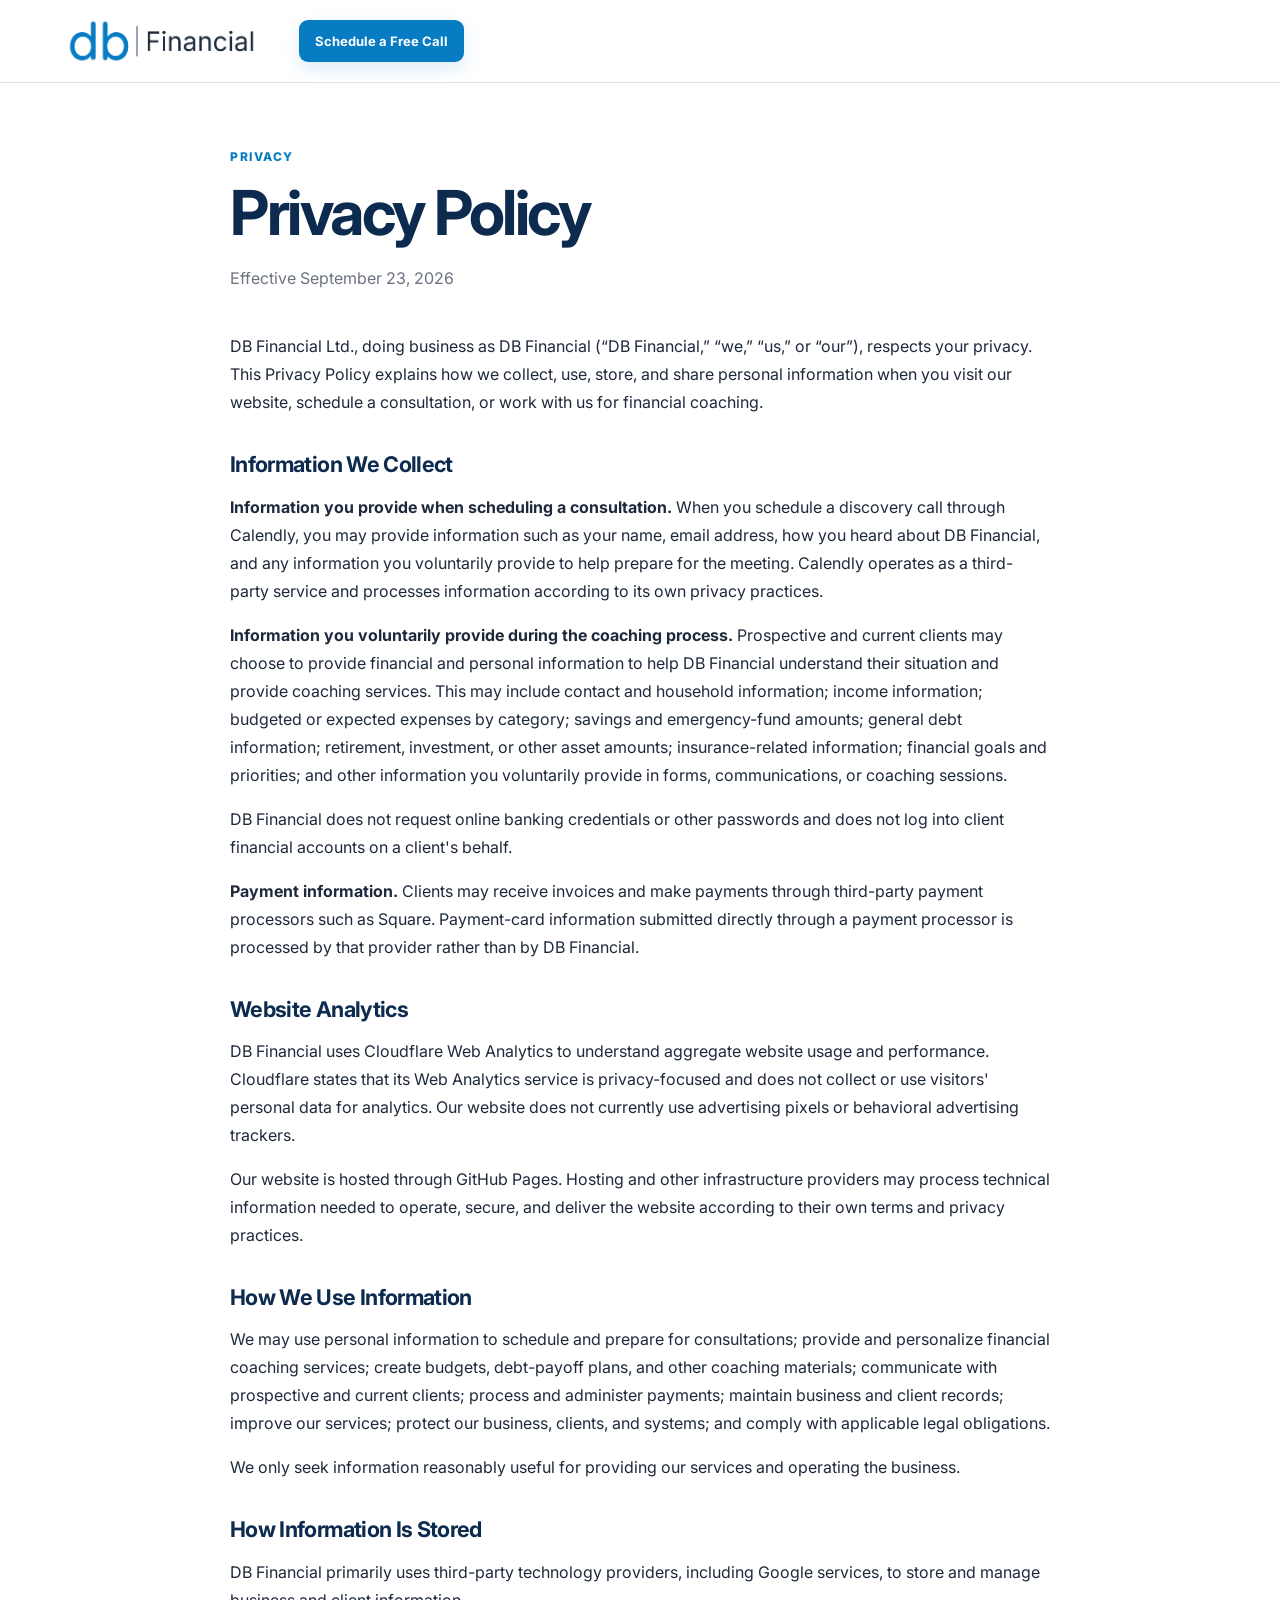
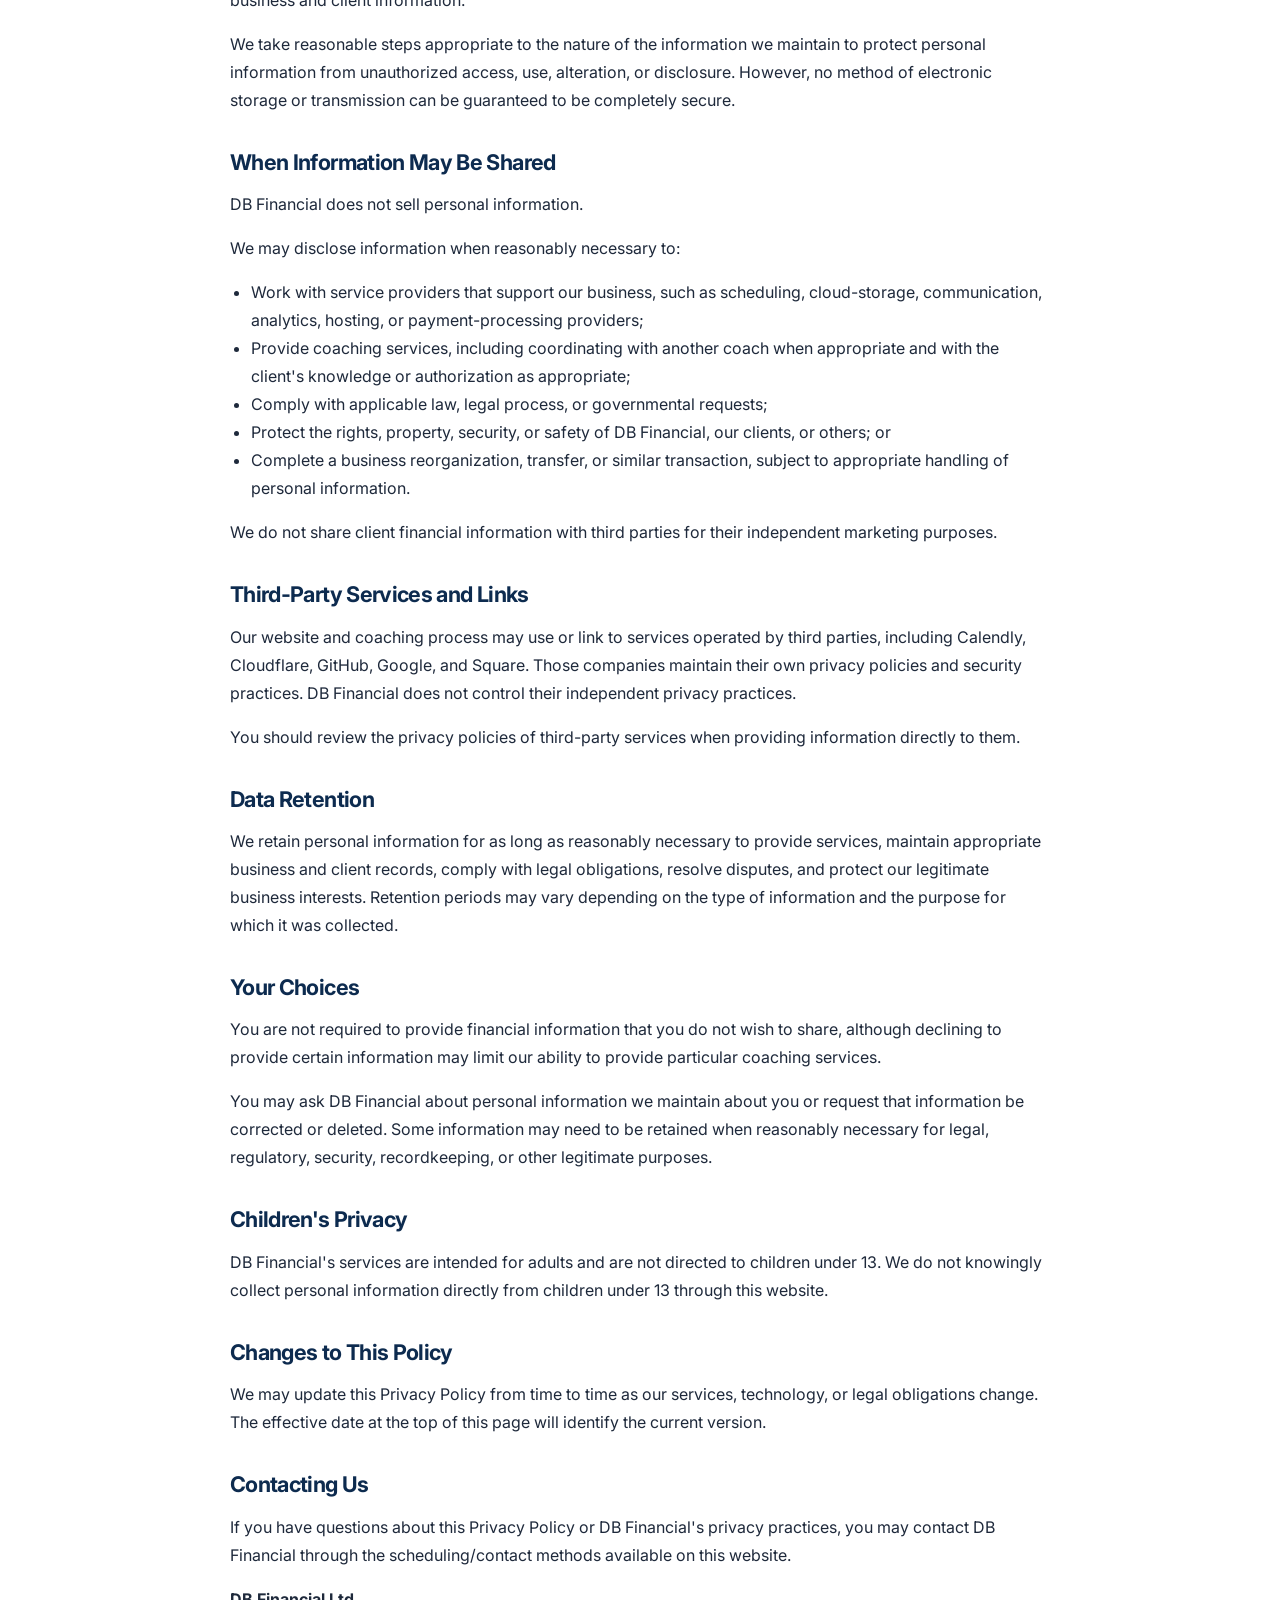
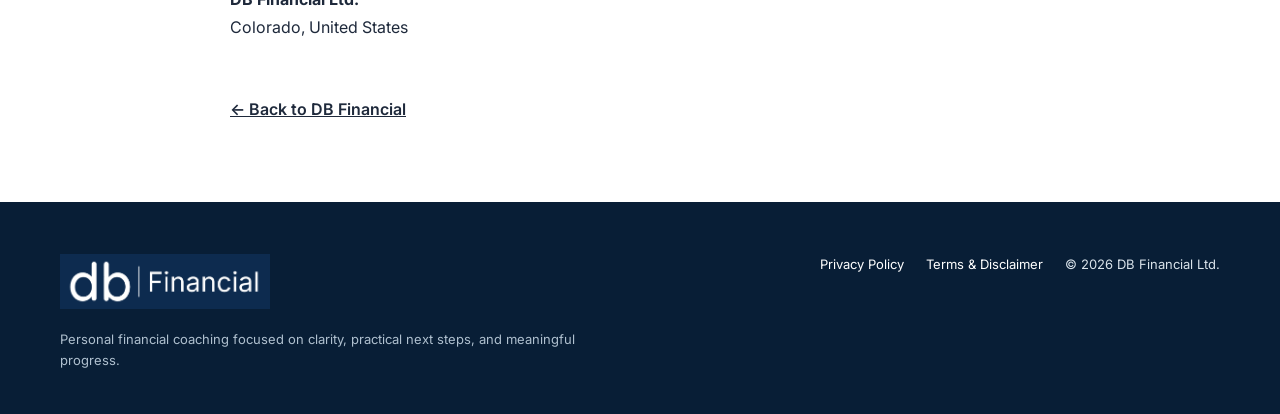
==== privacy.html @ e9322af1 "Add files via upload" ====
<!doctype html>
<html lang="en">
<head>
  <meta charset="utf-8">
  <meta name="viewport" content="width=device-width, initial-scale=1">
  <title>Privacy Policy | DB Financial</title>
  <meta name="description" content="Privacy Policy for DB Financial Ltd.">
  <link rel="canonical" href="https://dbfinancialcoaching.com/privacy.html">
  <link rel="preconnect" href="https://fonts.googleapis.com">
  <link rel="preconnect" href="https://fonts.gstatic.com" crossorigin>
  <link href="https://fonts.googleapis.com/css2?family=Inter:wght@400;500;600;700&display=swap" rel="stylesheet">
  <link rel="stylesheet" href="styles.css">
</head>
<body>
  <header class="site-header">
    <div class="container nav-wrap">
      <a class="brand" href="index.html" aria-label="DB Financial home">
        <img src="assets/horizontal_fullcolor_transparent.png" alt="DB Financial">
      </a>
      <a class="button button-small" href="https://share.google/lfdzyv152AYBXzU5l" target="_blank" rel="noopener">Schedule a Free Call</a>
    </div>
  </header>

  <main class="legal-page">
    <div class="container legal-content">
      <div class="eyebrow">Privacy</div>
      <h1>Privacy Policy</h1>
      <p class="effective-date">Effective September 23, 2026</p>

      <p>DB Financial Ltd., doing business as DB Financial (“DB Financial,” “we,” “us,” or “our”), respects your privacy. This Privacy Policy explains how we collect, use, store, and share personal information when you visit our website, schedule a consultation, or work with us for financial coaching.</p>

      <h2>Information We Collect</h2>
      <p><strong>Information you provide when scheduling a consultation.</strong> When you schedule a discovery call through Calendly, you may provide information such as your name, email address, how you heard about DB Financial, and any information you voluntarily provide to help prepare for the meeting. Calendly operates as a third-party service and processes information according to its own privacy practices.</p>

      <p><strong>Information you voluntarily provide during the coaching process.</strong> Prospective and current clients may choose to provide financial and personal information to help DB Financial understand their situation and provide coaching services. This may include contact and household information; income information; budgeted or expected expenses by category; savings and emergency-fund amounts; general debt information; retirement, investment, or other asset amounts; insurance-related information; financial goals and priorities; and other information you voluntarily provide in forms, communications, or coaching sessions.</p>

      <p>DB Financial does not request online banking credentials or other passwords and does not log into client financial accounts on a client's behalf.</p>

      <p><strong>Payment information.</strong> Clients may receive invoices and make payments through third-party payment processors such as Square. Payment-card information submitted directly through a payment processor is processed by that provider rather than by DB Financial.</p>

      <h2>Website Analytics</h2>
      <p>DB Financial uses Cloudflare Web Analytics to understand aggregate website usage and performance. Cloudflare states that its Web Analytics service is privacy-focused and does not collect or use visitors' personal data for analytics. Our website does not currently use advertising pixels or behavioral advertising trackers.</p>
      <p>Our website is hosted through GitHub Pages. Hosting and other infrastructure providers may process technical information needed to operate, secure, and deliver the website according to their own terms and privacy practices.</p>

      <h2>How We Use Information</h2>
      <p>We may use personal information to schedule and prepare for consultations; provide and personalize financial coaching services; create budgets, debt-payoff plans, and other coaching materials; communicate with prospective and current clients; process and administer payments; maintain business and client records; improve our services; protect our business, clients, and systems; and comply with applicable legal obligations.</p>
      <p>We only seek information reasonably useful for providing our services and operating the business.</p>

      <h2>How Information Is Stored</h2>
      <p>DB Financial primarily uses third-party technology providers, including Google services, to store and manage business and client information.</p>
      <p>We take reasonable steps appropriate to the nature of the information we maintain to protect personal information from unauthorized access, use, alteration, or disclosure. However, no method of electronic storage or transmission can be guaranteed to be completely secure.</p>

      <h2>When Information May Be Shared</h2>
      <p>DB Financial does not sell personal information.</p>
      <p>We may disclose information when reasonably necessary to:</p>
      <ul>
        <li>Work with service providers that support our business, such as scheduling, cloud-storage, communication, analytics, hosting, or payment-processing providers;</li>
        <li>Provide coaching services, including coordinating with another coach when appropriate and with the client's knowledge or authorization as appropriate;</li>
        <li>Comply with applicable law, legal process, or governmental requests;</li>
        <li>Protect the rights, property, security, or safety of DB Financial, our clients, or others; or</li>
        <li>Complete a business reorganization, transfer, or similar transaction, subject to appropriate handling of personal information.</li>
      </ul>
      <p>We do not share client financial information with third parties for their independent marketing purposes.</p>

      <h2>Third-Party Services and Links</h2>
      <p>Our website and coaching process may use or link to services operated by third parties, including Calendly, Cloudflare, GitHub, Google, and Square. Those companies maintain their own privacy policies and security practices. DB Financial does not control their independent privacy practices.</p>
      <p>You should review the privacy policies of third-party services when providing information directly to them.</p>

      <h2>Data Retention</h2>
      <p>We retain personal information for as long as reasonably necessary to provide services, maintain appropriate business and client records, comply with legal obligations, resolve disputes, and protect our legitimate business interests. Retention periods may vary depending on the type of information and the purpose for which it was collected.</p>

      <h2>Your Choices</h2>
      <p>You are not required to provide financial information that you do not wish to share, although declining to provide certain information may limit our ability to provide particular coaching services.</p>
      <p>You may ask DB Financial about personal information we maintain about you or request that information be corrected or deleted. Some information may need to be retained when reasonably necessary for legal, regulatory, security, recordkeeping, or other legitimate purposes.</p>

      <h2>Children's Privacy</h2>
      <p>DB Financial's services are intended for adults and are not directed to children under 13. We do not knowingly collect personal information directly from children under 13 through this website.</p>

      <h2>Changes to This Policy</h2>
      <p>We may update this Privacy Policy from time to time as our services, technology, or legal obligations change. The effective date at the top of this page will identify the current version.</p>

      <h2>Contacting Us</h2>
      <p>If you have questions about this Privacy Policy or DB Financial's privacy practices, you may contact DB Financial through the scheduling/contact methods available on this website.</p>
      <p><strong>DB Financial Ltd.</strong><br>Colorado, United States</p>

      <a class="legal-back" href="index.html">← Back to DB Financial</a>
    </div>
  </main>

  <footer class="site-footer">
    <div class="container footer-grid">
      <div>
        <img src="assets/horizontal_reversed_navy.png" alt="DB Financial" class="footer-logo">
        <p>Personal financial coaching focused on clarity, practical next steps, and meaningful progress.</p>
      </div>
      <div class="footer-links">
        <a href="privacy.html">Privacy Policy</a>
        <a href="terms.html">Terms &amp; Disclaimer</a>
        <span>© 2026 DB Financial Ltd.</span>
      </div>
    </div>
  </footer>
  <!-- Cloudflare Web Analytics -->
  <script type='module' src='https://static.cloudflareinsights.com/beacon.min.js' data-cf-beacon='{"token": "c7261db0520b41b0abfd8dad7af5a44c"}'></script>
  <!-- End Cloudflare Web Analytics -->
</body>
</html>
---- styles.css ----
:root {
  --blue:#087CC3; --navy:#0D2B4F; --charcoal:#1E293B; --gray:#6B7280;
  --light:#E8EEF3; --off:#F8FAFC; --white:#FFFFFF; --line:#D9E3EA;
}
*{box-sizing:border-box}
html{scroll-behavior:smooth}
body{margin:0;font-family:Inter,Arial,sans-serif;color:var(--charcoal);background:white;line-height:1.6}
a{color:inherit}
.container{width:min(1160px,calc(100% - 40px));margin:auto}
.narrow{width:min(900px,100%);margin:auto}
.site-header{position:sticky;top:0;z-index:10;background:rgba(255,255,255,.96);border-bottom:1px solid var(--line);backdrop-filter:blur(10px)}
.nav-wrap{height:82px;display:flex;align-items:center;gap:34px}
.brand img{width:205px;display:block}
.desktop-nav{display:flex;gap:28px;margin-left:auto}
.desktop-nav a{text-decoration:none;font-size:14px;font-weight:600;color:var(--navy)}
.button{display:inline-flex;justify-content:center;align-items:center;background:var(--blue);color:white;text-decoration:none;font-weight:700;padding:15px 22px;border-radius:9px;box-shadow:0 7px 18px rgba(8,124,195,.14)}
.button-small{padding:11px 16px;font-size:13px}
.hero{background:linear-gradient(120deg,var(--off),white 65%);padding:86px 0 92px}
.hero-grid{display:grid;grid-template-columns:1.15fr .85fr;gap:72px;align-items:center}
.eyebrow{text-transform:uppercase;letter-spacing:.13em;font-size:12px;font-weight:800;color:var(--blue);margin-bottom:12px}
h1,h2,h3{color:var(--navy);line-height:1.13;margin-top:0}
h1{font-size:clamp(40px,5vw,62px);letter-spacing:-.04em;margin-bottom:22px}
h2{font-size:clamp(30px,3.5vw,43px);letter-spacing:-.03em;margin-bottom:20px}
h3{font-size:21px}
.lead{font-size:19px;color:#445064;max-width:700px}
.hero-actions{display:flex;align-items:center;gap:18px;margin-top:30px;flex-wrap:wrap}
.reassurance{font-size:12px;color:var(--gray);max-width:230px}
.portrait-card{background:var(--light);border-radius:26px;padding:14px;transform:rotate(1deg);overflow:hidden}
.hero-photo{width:100%;height:470px;display:block;object-fit:cover;object-position:center 28%;border-radius:18px}
.portrait-placeholder{min-height:470px;background:white;border:2px dashed #B9C9D5;border-radius:19px;display:flex;flex-direction:column;align-items:center;justify-content:center;text-align:center;padding:30px;color:var(--gray)}
.portrait-placeholder strong{color:var(--navy);font-size:20px;margin-top:18px}
.portrait-placeholder span{font-size:13px;max-width:230px}
.ghost-mark{width:130px;opacity:.18}
.section{padding:90px 0}
.about-story{display:grid;grid-template-columns:.8fr 1.2fr;gap:72px;align-items:start}
.about-heading{position:sticky;top:118px}
.about-copy p:first-child{margin-top:0}
.about-copy p{font-size:17px}
.about-emphasis{font-weight:700;color:var(--navy);border-left:4px solid var(--blue);padding-left:18px;margin-top:28px}
.credential{font-weight:700;color:var(--navy);margin-top:24px}.credential span{color:var(--blue);padding:0 6px}
.recognition{background:var(--off);text-align:center}
.situation-grid{display:grid;grid-template-columns:1fr 1fr;gap:14px;text-align:left;margin:38px 0}
.situation{background:white;border:1px solid var(--line);border-radius:12px;padding:20px 22px;font-weight:500}
.situation:before{content:"✓";color:var(--blue);font-weight:800;margin-right:10px}
.center-note{font-weight:700;color:var(--navy);font-size:18px}
.section-heading{text-align:center;max-width:760px;margin:0 auto 45px}
.three-grid{display:grid;grid-template-columns:repeat(3,1fr);gap:22px}
.step{border-top:4px solid var(--blue);background:var(--off);padding:30px;border-radius:0 0 14px 14px}
.step-number{display:block;color:var(--blue);font-weight:800;font-size:13px;margin-bottom:25px}
.stories{background:var(--light)}
.testimonial-grid{display:grid;grid-template-columns:1fr 1fr;gap:22px}
blockquote{margin:0;background:white;border-radius:16px;padding:30px;border:1px solid #D6E1E8}
blockquote p{font-size:17px;margin-top:0}blockquote footer{font-size:13px;color:var(--gray);font-weight:600}
.discovery{background:white}
.discovery-card{background:var(--navy);border-radius:26px;padding:58px;display:grid;grid-template-columns:1.2fr .8fr;gap:55px;color:white}
.discovery-card h2,.discovery-card h3{color:white}.eyebrow.light{color:#7BC5EF}.strong{font-weight:800}
.cta-box{background:rgba(255,255,255,.08);border:1px solid rgba(255,255,255,.16);border-radius:18px;padding:28px;align-self:center}
.button-white{background:white;color:var(--navy);box-shadow:none;width:100%}
.closing{text-align:center;padding:85px 0 95px}.closing-mark{width:82px;margin-bottom:20px}
.site-footer{background:#081E36;color:#D9E3EA;padding:52px 0 30px}
.footer-grid{display:grid;grid-template-columns:1fr 1fr;gap:50px;align-items:start}
.footer-logo{width:210px}.site-footer p{max-width:520px;font-size:13px;color:#AFC0CF}
.footer-links{display:flex;justify-content:flex-end;gap:22px;flex-wrap:wrap;font-size:13px}.footer-links a{text-decoration:none;color:white}
.legal-note{border-top:1px solid rgba(255,255,255,.12);margin-top:30px;padding-top:20px}
@media(max-width:800px){
  .desktop-nav{display:none}.nav-wrap{height:70px;gap:12px}.brand img{width:155px}.button-small{margin-left:auto;font-size:11px;padding:9px 10px}
  .hero{padding:55px 0}.hero-grid,.about-story,.discovery-card,.footer-grid{grid-template-columns:1fr;gap:38px}
  .portrait-placeholder{min-height:340px}.hero-photo{height:390px;object-position:center 25%}.about-heading{position:static}.section{padding:65px 0}.situation-grid,.three-grid,.testimonial-grid{grid-template-columns:1fr}
  .discovery-card{padding:34px 25px}.footer-links{justify-content:flex-start}.reassurance{max-width:none}
}


/* Final launch refinements */
.reassurance {
  display: flex;
  flex-direction: column;
  gap: 0.2rem;
}

.legal-page {
  padding: 4rem 0 5rem;
}

.legal-content {
  max-width: 820px;
}

.legal-content h1 {
  margin-bottom: 0.5rem;
}

.legal-content .effective-date {
  color: var(--gray);
  margin-bottom: 2.5rem;
}

.legal-content h2 {
  margin-top: 2.25rem;
  margin-bottom: 0.75rem;
  font-size: 1.35rem;
}

.legal-content p,
.legal-content li {
  line-height: 1.75;
}

.legal-content ul {
  padding-left: 1.3rem;
}

.legal-back {
  display: inline-block;
  margin-top: 2.5rem;
  font-weight: 600;
}

@media (max-width: 640px) {
  .reassurance {
    text-align: center;
  }

  .legal-page {
    padding: 2.75rem 0 4rem;
  }
}
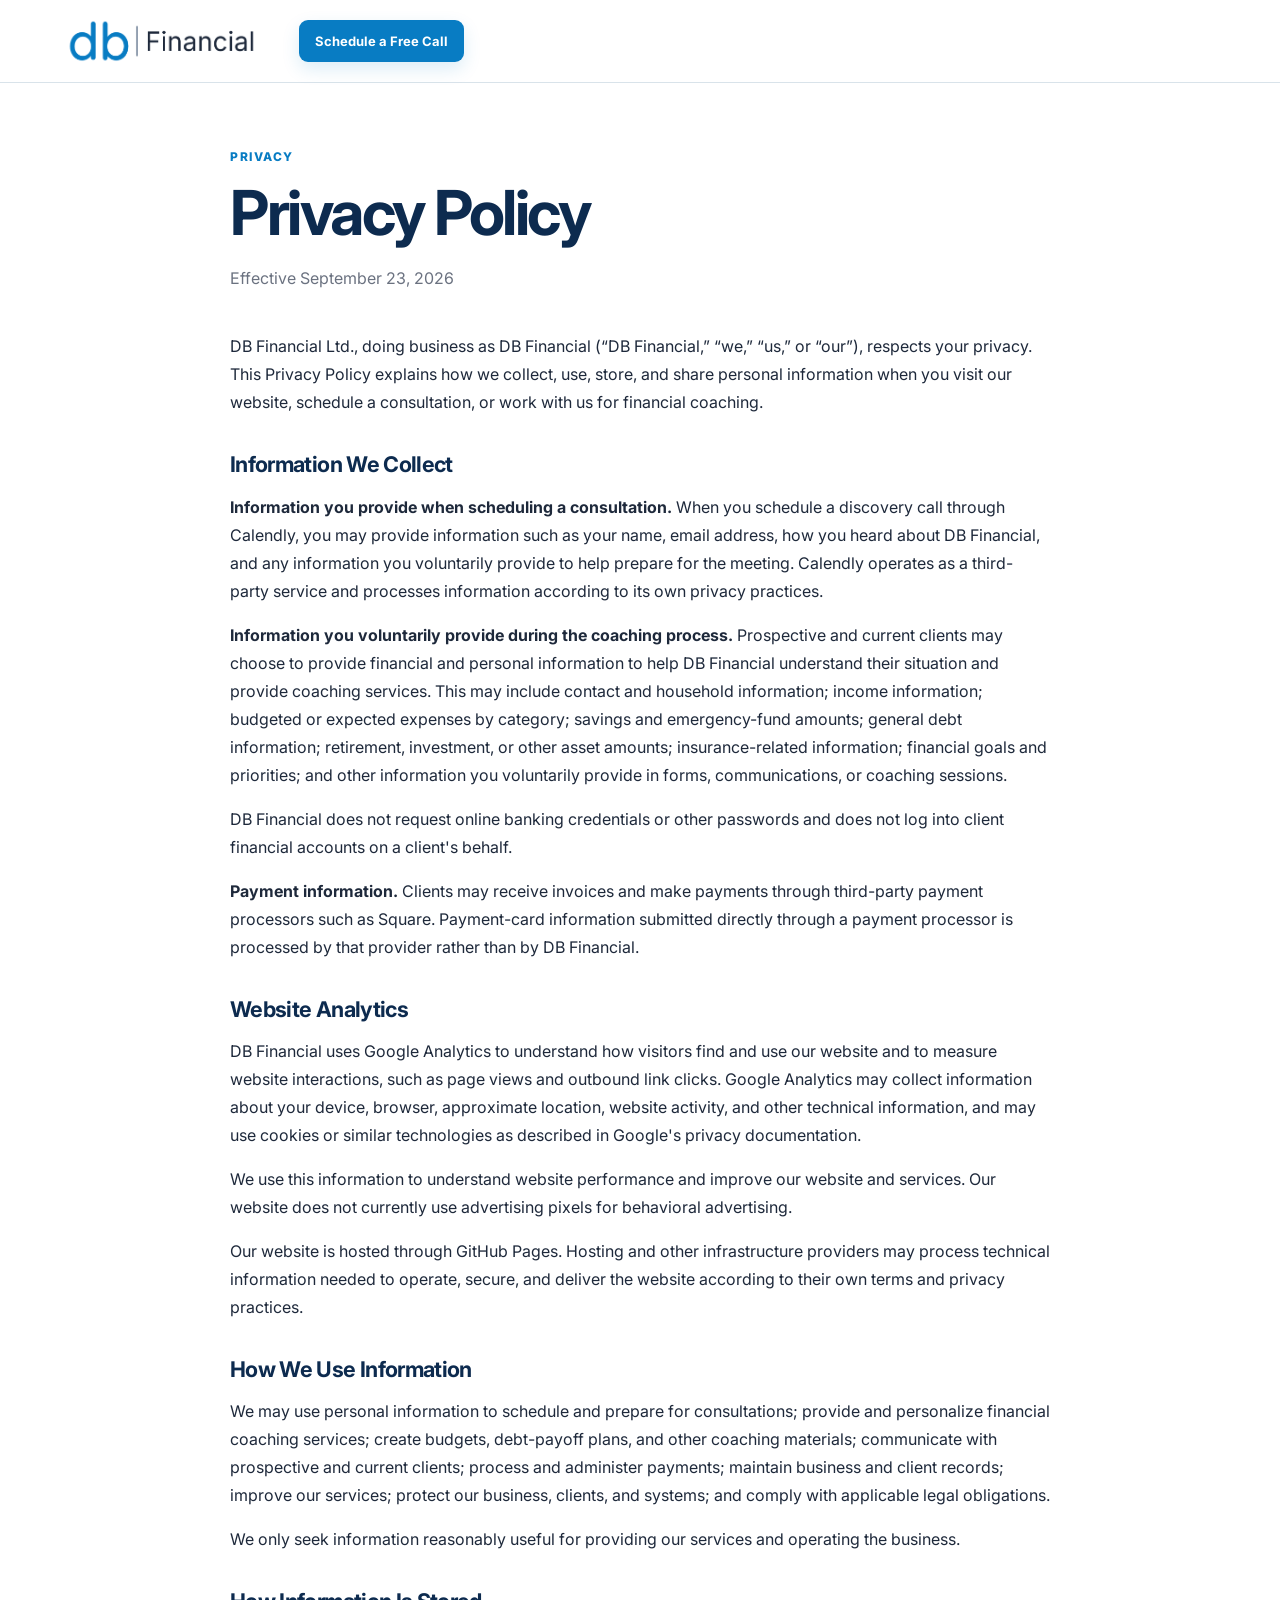
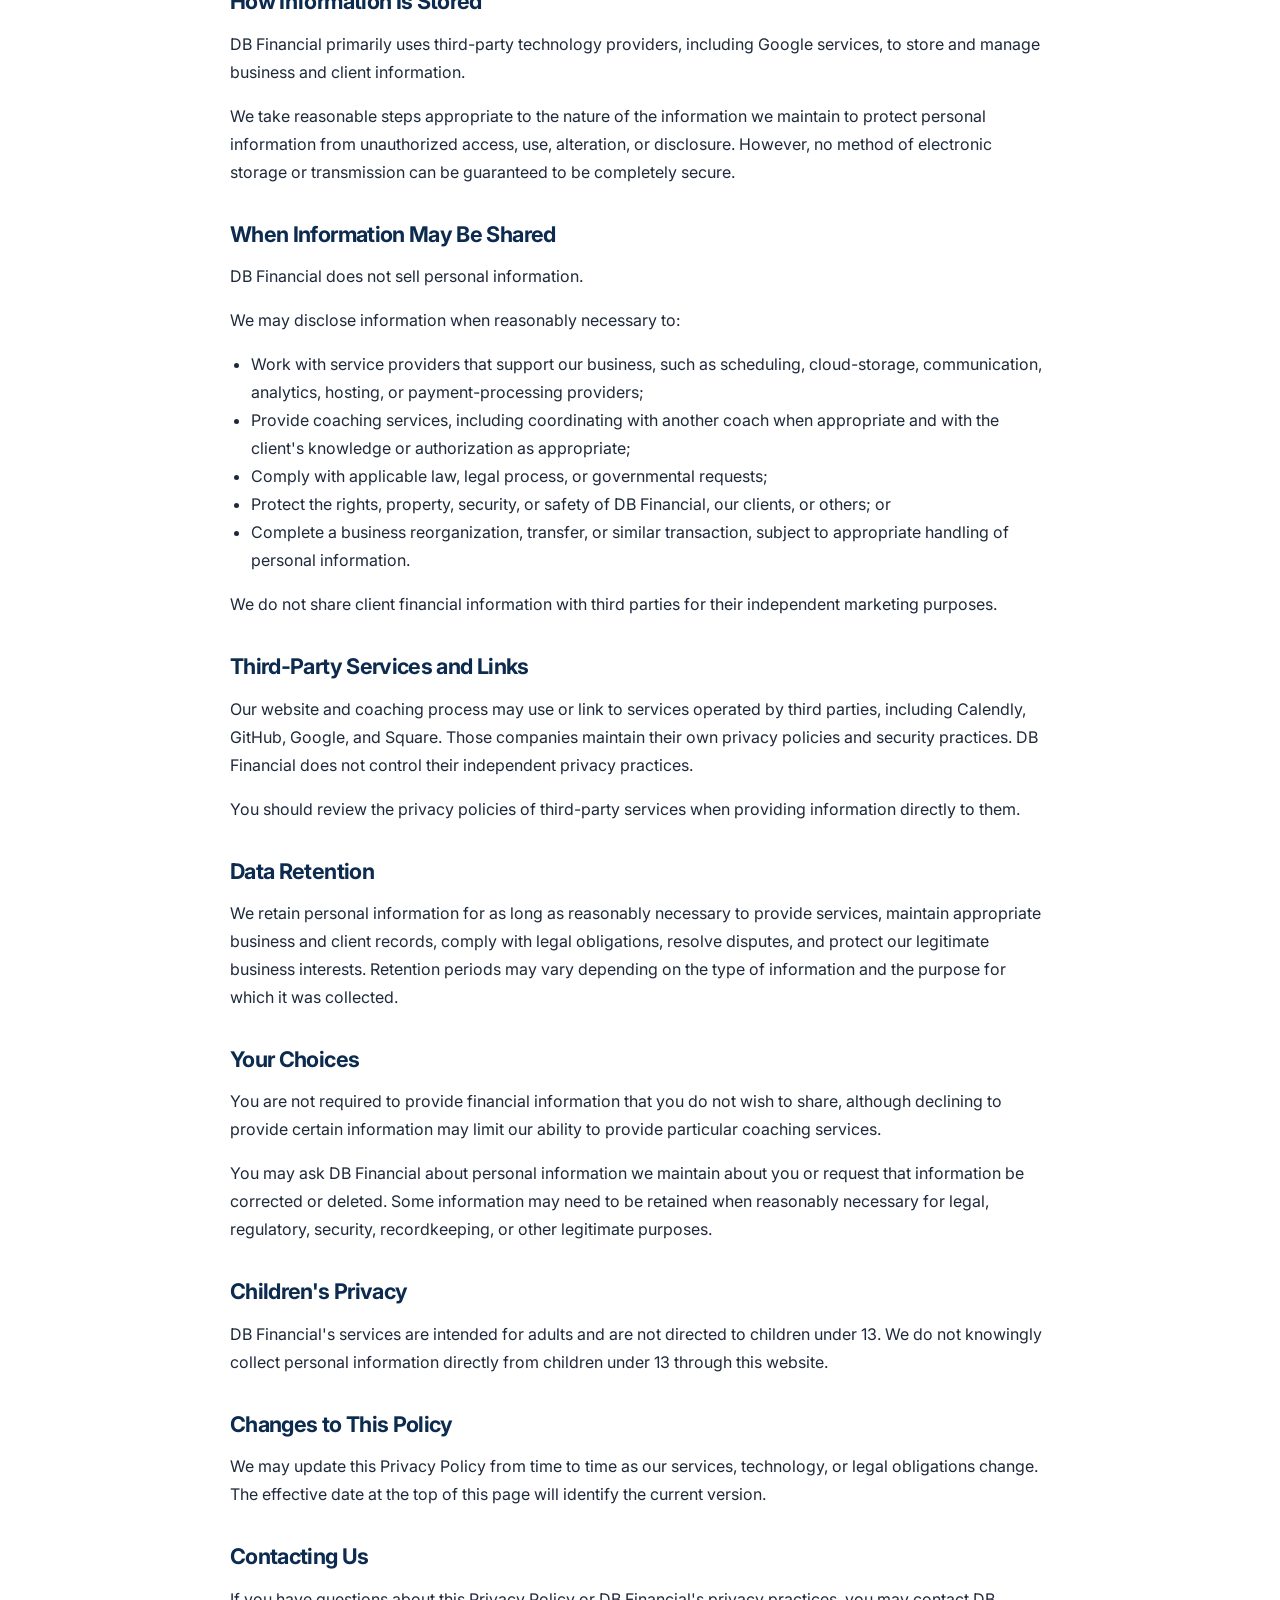
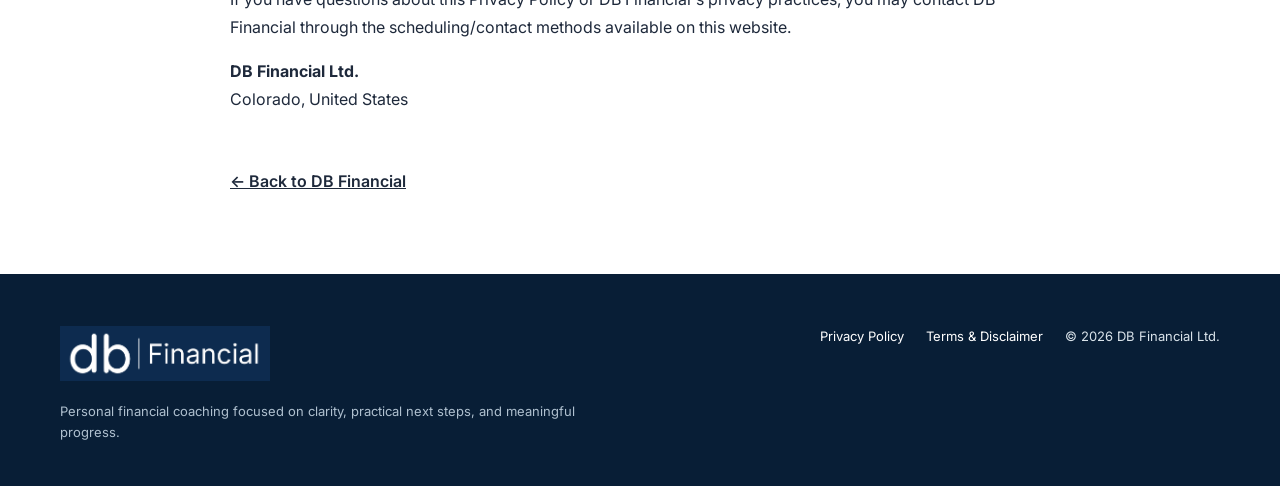
==== commit 55ec971d: "Add files via upload" ====
--- a/privacy.html
+++ b/privacy.html
@@ -39,7 +39,8 @@
       <p><strong>Payment information.</strong> Clients may receive invoices and make payments through third-party payment processors such as Square. Payment-card information submitted directly through a payment processor is processed by that provider rather than by DB Financial.</p>
 
       <h2>Website Analytics</h2>
-      <p>DB Financial uses Cloudflare Web Analytics to understand aggregate website usage and performance. Cloudflare states that its Web Analytics service is privacy-focused and does not collect or use visitors' personal data for analytics. Our website does not currently use advertising pixels or behavioral advertising trackers.</p>
+      <p>DB Financial uses Google Analytics to understand how visitors find and use our website and to measure website interactions, such as page views and outbound link clicks. Google Analytics may collect information about your device, browser, approximate location, website activity, and other technical information, and may use cookies or similar technologies as described in Google's privacy documentation.</p>
+      <p>We use this information to understand website performance and improve our website and services. Our website does not currently use advertising pixels for behavioral advertising.</p>
       <p>Our website is hosted through GitHub Pages. Hosting and other infrastructure providers may process technical information needed to operate, secure, and deliver the website according to their own terms and privacy practices.</p>
 
       <h2>How We Use Information</h2>
@@ -63,7 +64,7 @@
       <p>We do not share client financial information with third parties for their independent marketing purposes.</p>
 
       <h2>Third-Party Services and Links</h2>
-      <p>Our website and coaching process may use or link to services operated by third parties, including Calendly, Cloudflare, GitHub, Google, and Square. Those companies maintain their own privacy policies and security practices. DB Financial does not control their independent privacy practices.</p>
+      <p>Our website and coaching process may use or link to services operated by third parties, including Calendly, GitHub, Google, and Square. Those companies maintain their own privacy policies and security practices. DB Financial does not control their independent privacy practices.</p>
       <p>You should review the privacy policies of third-party services when providing information directly to them.</p>
 
       <h2>Data Retention</h2>
@@ -100,8 +101,13 @@
       </div>
     </div>
   </footer>
-  <!-- Cloudflare Web Analytics -->
-  <script type='module' src='https://static.cloudflareinsights.com/beacon.min.js' data-cf-beacon='{"token": "c7261db0520b41b0abfd8dad7af5a44c"}'></script>
-  <!-- End Cloudflare Web Analytics -->
+  <!-- Google tag (gtag.js) -->
+  <script async src="https://www.googletagmanager.com/gtag/js?id=G-L10PTYZYHW"></script>
+  <script>
+    window.dataLayer = window.dataLayer || [];
+    function gtag(){dataLayer.push(arguments);}
+    gtag('js', new Date());
+    gtag('config', 'G-L10PTYZYHW');
+  </script>
 </body>
 </html>
